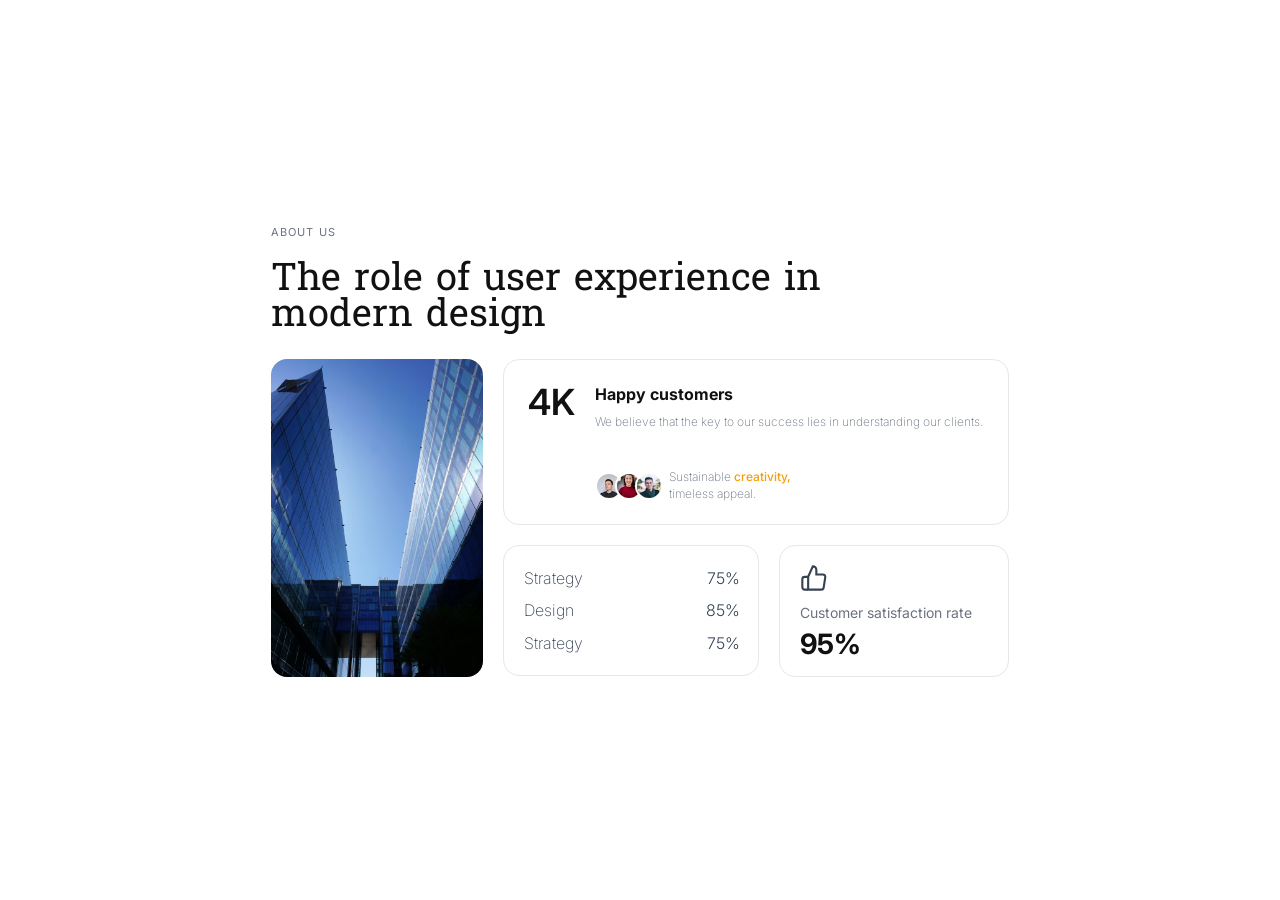
==== Weekly Task Flexbox/Task2/index.html @ 21b1162a "Task 2 complete" ====
<!DOCTYPE html>
<html lang="en">
<head>
  <meta charset="UTF-8"/>
  <meta name="viewport" content="width=device-width, initial-scale=1.0"/>
  <title>FlexBox - Task 2</title>
  <link href="https://fonts.googleapis.com/css2?family=Inter:wght@300;400;500;600;700&display=swap" rel="stylesheet"/>
  <link href="https://fonts.googleapis.com/css2?family=Hanuman:wght@400&display=swap" rel="stylesheet"/>
  <link rel="stylesheet" href="styles.css"/>
</head>
<body>

  <div class="wrapper">
  <section class="about-section">

    <p class="label">About Us</p>
    <h2 class="heading">The role of user experience in modern design</h2>

    <div class="body-row">

      <!-- Image -->
      <div class="image-col">
        <img src="./city.png" alt="Modern glass building"/>
      </div>

      <!-- Right panels -->
      <div class="panels-col">

        <!-- Box 1: 4K -->
        <div class="box">
          <div class="box-info">
            <span class="stat-num">4K</span>
            <div class="stat-body">
              <div class="text-group">
              <span class="stat-title">Happy customers</span>
              <p class="stat-desc">We believe that the key to our success lies in understanding our clients.</p>
              </div>
              <div class="tagline-row">
                <div class="avatars">
                  <img src="./p1.jpg" alt=""/>
                  <img src="./p2.jpg" alt=""/>
                  <img src="./p3.jpg" alt=""/>
                </div>
                <span class="tagline-text">Sustainable <span>creativity,</span> timeless appeal.</span>
              </div>
            </div>
          </div>
        </div>

        <!-- Box 2: two side-by-side boxes -->
        <div class="box-stats-row">

          <!-- Left box: stat rows -->
          <div class="box-rows">
            <div class="rows-inner">
            <div class="stat-row">
              <span class="row-name">Strategy</span>
              <span class="row-pct">75%</span>
            </div>
            <div class="stat-row">
              <span class="row-name">Design</span>
              <span class="row-pct">85%</span>
            </div>
            <div class="stat-row">
              <span class="row-name">Strategy</span>
              <span class="row-pct">75%</span>
            </div>
            </div>
          </div>

          <!-- Right box: satisfaction -->
          <div class="box-satisfaction">
            <span class="thumb-icon">
              <svg viewBox="0 0 24 24" xmlns="http://www.w3.org/2000/svg">
                <path d="M14 9V5a3 3 0 0 0-3-3l-4 9v11h11.28a2 2 0 0 0 2-1.7l1.38-9a2 2 0 0 0-2-2.3H14z"/>
                <path d="M7 22H4a2 2 0 0 1-2-2v-7a2 2 0 0 1 2-2h3"/>
              </svg>
            </span>
            <span class="sat-label">Customer satisfaction rate</span>
            <span class="sat-pct">95%</span>
          </div>

        </div><!-- /.box-stats-row -->

      </div><!-- /.panels-col -->
    </div><!-- /.body-row -->

  </section>
  </div>

</body>
</html>
---- Weekly Task Flexbox/Task2/styles.css ----
*, *::before, *::after { box-sizing: border-box; margin: 0; padding: 0; }
body {
  font-family: 'Inter', sans-serif;
  background: #ffffff;
  min-height: 100vh;
  width: 100%;
  margin: auto;
  display: flex;
  justify-content: center;
  align-items: center;
}

.wrapper {
  width: 1080px;
  height: auto;
  opacity: 1;
  padding: 100px;
  margin: auto;
  display: flex;
  align-items: center;
  justify-content: center;
}

.about-section {
  width: 740px;
  height: auto;
  min-width: 720px;
  padding-right: 1px;
  padding-left: 1px;
  gap: 24px;
  opacity: 1;
  display: flex;
  flex-direction: column;
}
.label {
  font-family: 'Inter', sans-serif;
  font-weight: 400;
  font-style: normal;
  font-size: 11px;
  line-height: 16.5px;
  letter-spacing: 1.1px;
  text-transform: uppercase;
  color: #6b7280;
}
.heading {
  height: auto;
  font-family: 'Hanuman', serif;
  font-weight: 400;
  font-style: normal;
  font-size: 38px;
  line-height: 35.5px;
  letter-spacing: 0px;
  color: #111111;
  max-width: 584px;
}

.body-row {
  width: 738px;
  height: auto;
  gap: 20px;
  opacity: 1;
  display: flex;
  flex-direction: row;
}

.image-col img {
  width: 211.54px;
  height: 317.5px;
  opacity: 1;
  border-radius: 16px;
  object-fit: cover;
  display: block;
}

.panels-col {
  width: 506.46px;
  height: 317.5px;
  gap: 20px;
  opacity: 1;
  display: flex;
  flex-direction: column;
}

.box {
  width: 506.46px;
  height: 166px;
  opacity: 1;
  padding: 24px;
  border-radius: 16px;
  border: 1px solid #e5e7eb;
}

.box-info {
  width: 458.46px;
  height: 118px;
  gap: 20px;
  opacity: 1;
  display: flex;
  flex-direction: row;
  align-items: flex-start;
}
.stat-num {
  font-family: 'Inter', sans-serif;
  font-weight: 600;
  font-style: normal;
  font-size: 36px;
  line-height: 36px;
  letter-spacing: 0px;
  color: #111111;
  flex-shrink: 0;
}
.stat-body {
  width: 389.46px;
  height: 118px;
  gap: 20px;
  opacity: 1;
  display: flex;
  flex-direction: column;
}
.text-group {
  width: 389.46px;
  height: 65px;
  gap: 8px;
  opacity: 1;
  display: flex;
  flex-direction: column;
}
.stat-title {
  font-family: 'Inter', sans-serif;
  font-weight: 700;
  font-style: normal;
  font-size: 16px;
  line-height: 21px;
  letter-spacing: 0px;
  color: #111111;
}
.stat-desc {
  font-family: 'Inter', sans-serif;
  font-weight: 200;
  font-style: normal;
  font-size: 12px;
  line-height: 17.88px;
  letter-spacing: 0px;
  color: #6b7280;
}
.tagline-row {
  width: 389.46px;
  height: 33px;
  gap: 8px;
  opacity: 1;
  display: flex;
  flex-direction: row;
  align-items: center;
}
.avatars {
  width: 66px;
  height: 28px;
  opacity: 1;
  display: flex;
  flex-direction: row;
}
.avatars img {
  width: 28px;
  height: 28px;
  opacity: 1;
  border-radius: 33554400px;
  border: 2px solid #fff;
  margin-left: -8px;
  object-fit: cover;
}
.avatars img:first-child { margin-left: 0; }
.tagline-text {
  width: 130px;
  height: 33px;
  opacity: 1;
  font-family: 'Inter', sans-serif;
  font-weight: 200;
  font-style: normal;
  font-size: 12px;
  line-height: 16.5px;
  letter-spacing: 0px;
  color: #6b7280;
}
.tagline-text span {
  color: #f59e0b;
  font-weight: 500;
}

.box-stats-row {
  width: 506px;
  height: 131px;
  gap: 20px;
  opacity: 1;
  display: flex;
  flex-direction: row;
}

.box-rows {
  width: 256px;
  height: 131px;
  padding-top: 24px;
  padding-right: 20px;
  padding-bottom: 24px;
  padding-left: 20px;
  gap: 16px;
  opacity: 1;
  border-radius: 16px;
  border: 1px solid #e5e7eb;
  display: flex;
  flex-direction: column;
  justify-content: center;
}
.stat-row {
  width: 216.46px;
  height: 16.5px;
  justify-content: space-between;
  opacity: 1;
  display: flex;
  flex-direction: row;
  align-items: center;
}
.rows-inner {
  width: 216.46px;
  height: 83.5px;
  display: flex;
  flex-direction: column;
  justify-content: space-between;
  opacity: 1;
}
.row-name {
  font-family: 'Inter', sans-serif;
  font-weight: 200;
  font-style: normal;
  font-size: 16px;
  line-height: 16.5px;
  letter-spacing: 0px;
  color: #364153;
}
.row-pct {
  font-family: 'Inter', sans-serif;
  font-weight: 300;
  font-style: normal;
  font-size: 16px;
  line-height: 16.5px;
  letter-spacing: 0px;
  color: #364153;
}

.box-satisfaction {
  width: 256.46px;
  height: 131.5px;
  padding-top: 24px;
  padding-right: 20px;
  padding-bottom: 24px;
  padding-left: 20px;
  gap: 8px;
  opacity: 1;
  border-radius: 16px;
  border: 1px solid #e5e7eb;
  display: flex;
  flex-direction: column;
  align-items: flex-start;
  justify-content: center;
}
.thumb-icon svg {
  width: 28px;
  height: 28px;
  stroke: #374151;
  fill: none;
  stroke-width: 1.8;
}
.sat-label {
  font-family: 'Inter', sans-serif;
  font-weight: 400;
  font-style: normal;
  font-size: 14px;
  line-height: 17.88px;
  letter-spacing: 0px;
  color: #6b7280;
}
.sat-pct {
  font-family: 'Inter', sans-serif;
  font-weight: 700;
  font-style: normal;
  font-size: 28px;
  line-height: 28px;
  letter-spacing: 0px;
  color: #111111;
}

/* ══════════════════════════════
   MOBILE ≤ 390px
══════════════════════════════ */
@media (max-width: 390px) {
  .wrapper {
    width: 362px;
    height: 1250px;
    padding: 16px;
    align-items: flex-start;
  }
  .about-section {
    width: 330px;
    height: 1218px;
    min-width: unset;
    gap: 24px;
    padding-right: 1px;
    padding-left: 1px;
  }
  .heading {
    width: 328px;
    max-width: 100%;
  }
  .body-row {
    width: 328px;
    height: auto;
    flex-direction: column;
    gap: 20px;
  }
  .image-col {
    width: 330px;
    height: 495px;
    border-radius: 16px;
    overflow: hidden;
  }
  .image-col img {
    width: 330px;
    height: 495px;
    border-radius: 16px;
  }
  .panels-col {
    width: 328px;
    height: auto;
    gap: 16px;
  }
  .box {
    width: 328px;
    height: auto;;
    opacity: 1;
    padding: 24px;
    border-radius: 16px;
    border-width: 1px;
  }
  .box-info {
    width: 280px;
    height: 172px;
    gap: 20px;
    opacity: 1;
  }
  .stat-body {
    width: 211px;
    height: 172px;
    gap: 20px;
    opacity: 1;
  }
  .text-group {
    width: 100%;
    height: auto;
  }
  .tagline-row {
    width: 100%;
    height: auto;
    flex-direction: column;
    align-items: flex-start;
  }
  .tagline-text {
    order: -1;
    width: 100%;
  }
  .avatars {
    order: 1;
  }
  .box-stats-row {
    width: 328px;
    height: 291px;
    flex-direction: column;
    gap: 16px;
  }
  .box-satisfaction {
    width: 328px;
    height: 142px;
    min-height: 142px;
    padding: 20px;
    order: -1;
    align-items: center;
  }
  .box-rows {
    width: 328px;
    height: 129.5px;
    min-height: 129.5px;
    padding: 24px 20px;
    order: 1;
  }
  .rows-inner {
    width: 100%;
    height: auto;
    gap: 12px;
  }
  .stat-row {
    width: 100%;
    height: auto;
  }
}
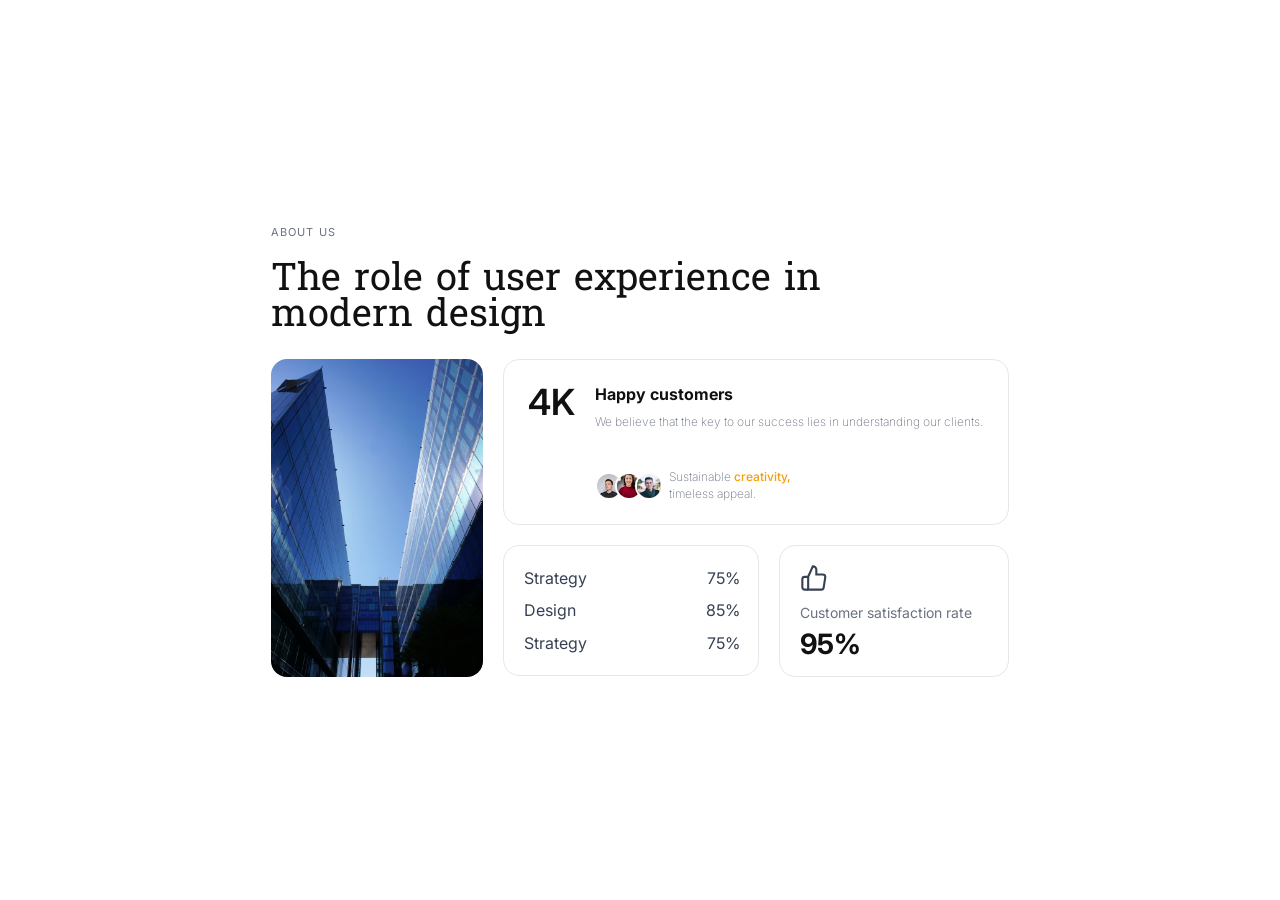
==== commit 58598999: "Restructure Image Folder" ====
--- a/Weekly Task Flexbox/Task2/index.html
+++ b/Weekly Task Flexbox/Task2/index.html
@@ -20,7 +20,7 @@
 
       <!-- Image -->
       <div class="image-col">
-        <img src="./city.png" alt="Modern glass building"/>
+        <img src="./Images/city.png" alt="Modern glass building"/>
       </div>
 
       <!-- Right panels -->
@@ -37,9 +37,9 @@
               </div>
               <div class="tagline-row">
                 <div class="avatars">
-                  <img src="./p1.jpg" alt=""/>
-                  <img src="./p2.jpg" alt=""/>
-                  <img src="./p3.jpg" alt=""/>
+                  <img src="./Images/p1.jpg" alt=""/>
+                  <img src="./Images/p2.jpg" alt=""/>
+                  <img src="./Images/p3.jpg" alt=""/>
                 </div>
                 <span class="tagline-text">Sustainable <span>creativity,</span> timeless appeal.</span>
               </div>
--- a/Weekly Task Flexbox/Task2/styles.css
+++ b/Weekly Task Flexbox/Task2/styles.css
@@ -229,7 +229,7 @@
 }
 .row-name {
   font-family: 'Inter', sans-serif;
-  font-weight: 200;
+  font-weight: 400;
   font-style: normal;
   font-size: 16px;
   line-height: 16.5px;
@@ -238,7 +238,7 @@
 }
 .row-pct {
   font-family: 'Inter', sans-serif;
-  font-weight: 300;
+  font-weight: 400;
   font-style: normal;
   font-size: 16px;
   line-height: 16.5px;
